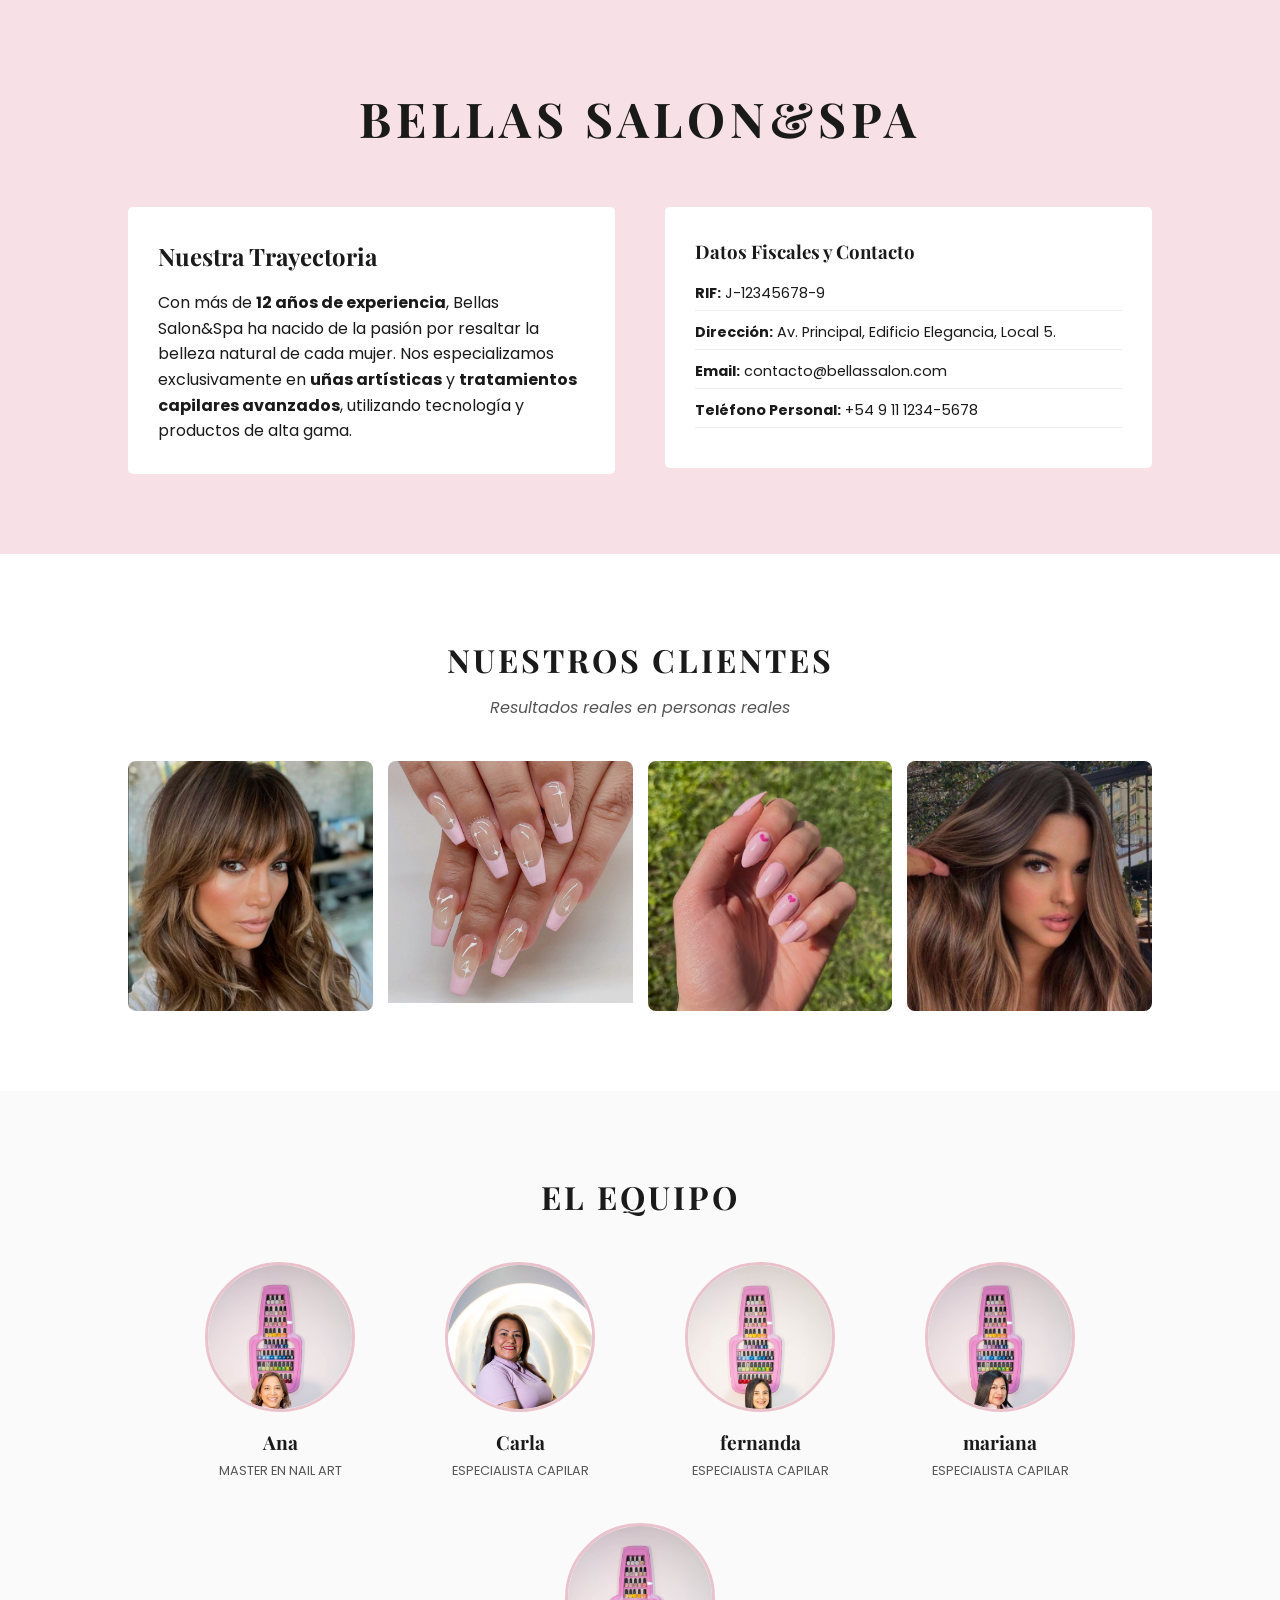
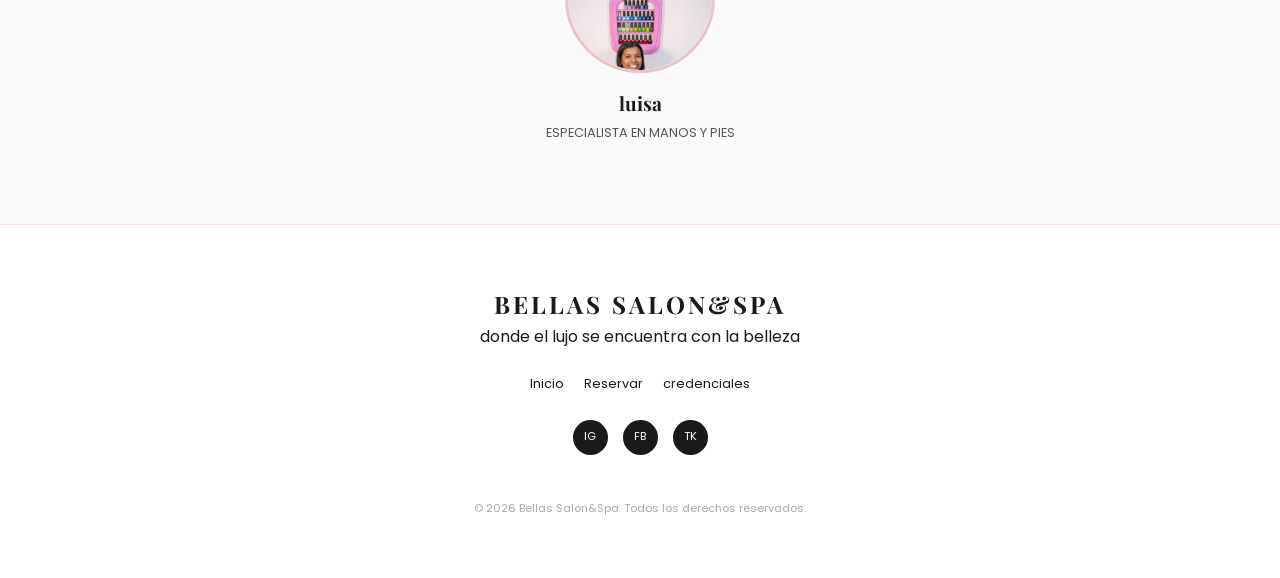
==== credenciales.html @ a278ccfb "Add files via upload" ====
<!DOCTYPE html>
<html lang="es">
<head>
    <meta charset="UTF-8">
    <meta name="viewport" content="width=device-width, initial-scale=1.0">
    <title>Credenciales - Bellas Salon&Spa</title>
    <link rel="stylesheet" href="credenciales.css">
    <link href="https://fonts.googleapis.com/css2?family=Playfair+Display:ital,wght@0,400;1,400&family=Poppins:wght@300;400;600&display=swap" rel="stylesheet">
</head>
<body>

    <section class="main-info">
        <div class="container">
            <h1 class="brand-name">BELLAS SALON&SPA</h1>
            <div class="content-wrapper">
                <div class="text-block">
                    <h2>Nuestra Trayectoria</h2>
                    <p>Con más de <strong>12 años de experiencia</strong>, Bellas Salon&Spa ha nacido de la pasión por resaltar la belleza natural de cada mujer. Nos especializamos exclusivamente en <strong>uñas artísticas</strong> y <strong>tratamientos capilares avanzados</strong>, utilizando tecnología y productos de alta gama.</p>
                </div>
                
                <div class="data-block">
                    <h3>Datos Fiscales y Contacto</h3>
                    <ul>
                        <li><strong>RIF:</strong> J-12345678-9</li>
                        <li><strong>Dirección:</strong> Av. Principal, Edificio Elegancia, Local 5.</li>
                        <li><strong>Email:</strong> contacto@bellassalon.com</li>
                        <li><strong>Teléfono Personal:</strong> +54 9 11 1234-5678</li>
                    </ul>
                </div>
            </div>
        </div>
    </section>

    <section class="clients-gallery">
        <h2 class="section-title">NUESTROS CLIENTES</h2>
        <p class="subtitle">Resultados reales en personas reales</p>
        <div class="gallery-grid">
            <div class="img-box"><img src="./img/imgc (1).png" alt="Cliente Pasado"></div>
            <div class="img-box"><img src="./img/imgc (2).png" alt="Cliente Pasado"></div>
            <div class="img-box"><img src="./img/imgc (3).png" alt="Cliente Pasado"></div>
            <div class="img-box"><img src="./img/imgc (4).png" alt="Cliente Pasado"></div>
        </div>
    </section>

    <section class="team-section">
        <h2 class="section-title">EL EQUIPO</h2>
        <div class="team-grid">
            <div class="team-card">
                <div class="team-img-circle">
                    <img src="./img/imgt (1).jpeg" alt="Especialista en Uñas">
                </div>
                <h4>Ana</h4>
                <span>Master en Nail Art</span>
            </div>

            <div class="team-card">
                <div class="team-img-circle">
                    <img src="./img/imgt (2).jpeg" alt="Especialista Capilar">
                </div>
                <h4>Carla</h4>
                <span>Especialista Capilar</span>
            </div>






 <div class="team-card">
                <div class="team-img-circle">
                    <img src="./img/imgt (5).jpeg" alt="Especialista Capilar">
                </div>
                <h4>fernanda</h4>
                <span>Especialista Capilar</span>
            </div>








            <div class="team-card">
                <div class="team-img-circle">
                    <img src="./img/imgt (7).jpeg" alt="Especialista Capilar">
                </div>
                <h4>mariana</h4>
                <span>Especialista Capilar</span>
            </div>


 <div class="team-card">
                <div class="team-img-circle">
                    <img src="./img/imgt (8).jpeg" alt="Especialista Capilar">
                </div>
                <h4>luisa</h4>
                <span>Especialista en manos y pies</span>
            </div>










        </div>
    </section>

    <footer class="main-footer">
        <div class="footer-container">
            <div class="footer-section">
                <h4 class="footer-logo">BELLAS SALON&SPA</h4>
                <p class="footer-tagline">donde el lujo se encuentra con la belleza</p>
            </div>

            <nav class="footer-nav">
                <a href="index.html">Inicio</a>
                <a href="reservar.html">Reservar</a>
                <a href="credenciales.html">credenciales</a>
            </nav>
            <div class="footer-socials">
                <a href="#" class="social-circle">IG</a>
                <a href="#" class="social-circle">FB</a>
                <a href="#" class="social-circle">TK</a>
            </div>
            <div class="footer-copyright">
                <p>&copy; 2026 Bellas Salon&Spa. Todos los derechos reservados.</p>
            </div>
        </div>
    </footer>

</body>
</html>
---- credenciales.css ----
:root {
    --pink-light: #f7e1e6;
    --pink-dark: #e9c2cc;
    --black: #1a1a1a;
    --white: #ffffff;
    --grey: #555;
}

* { margin: 0; padding: 0; box-sizing: border-box; }

body {
    font-family: 'Poppins', sans-serif;
    color: var(--black);
    background-color: var(--white);
    line-height: 1.6;
}

img { width: 100%; display: block; object-fit: cover; }

/* SECCIÓN PRINCIPAL / HISTORIA */
.main-info { padding: 80px 10%; background-color: var(--pink-light); }
.brand-name { 
    font-family: 'Playfair Display', serif; 
    font-size: 3rem; 
    text-align: center; 
    letter-spacing: 5px; 
    margin-bottom: 50px;
}
.content-wrapper { display: flex; gap: 50px; align-items: flex-start; }
.text-block, .data-block { flex: 1; background: white; padding: 30px; border-radius: 5px; }

h2, h3 { font-family: 'Playfair Display', serif; margin-bottom: 15px; }
ul { list-style: none; }
ul li { margin-bottom: 10px; font-size: 0.9rem; border-bottom: 1px solid #eee; padding-bottom: 5px; }

/* GALERÍA DE CLIENTES */
.clients-gallery { padding: 80px 10%; text-align: center; }
.section-title { font-family: 'Playfair Display', serif; font-size: 2rem; letter-spacing: 3px; margin-bottom: 10px; }
.subtitle { color: var(--grey); margin-bottom: 40px; font-style: italic; }

.gallery-grid {
    display: grid;
    grid-template-columns: repeat(auto-fit, minmax(200px, 1fr));
    gap: 15px;
}
.img-box { height: 250px; overflow: hidden; border-radius: 8px; }

/* EQUIPO TRABAJADORES */
.team-section { padding: 80px 10%; background: #fafafa; text-align: center; }
.team-grid { display: flex; justify-content: center; gap: 40px; margin-top: 40px; flex-wrap: wrap; }
.team-card { width: 200px; }
.team-img-circle { 
    width: 150px; height: 150px; border-radius: 50%; 
    margin: 0 auto 15px; overflow: hidden; 
    border: 3px solid var(--pink-dark);
}
.team-card h4 { font-family: 'Playfair Display', serif; font-size: 1.2rem; }
.team-card span { font-size: 0.8rem; color: var(--grey); text-transform: uppercase; }

/* FOOTER (REUTILIZADO) */
.main-footer { padding: 60px 20px; border-top: 1px solid var(--pink-light); text-align: center; }
.footer-container { max-width: 800px; margin: 0 auto; display: flex; flex-direction: column; gap: 25px; }
.footer-logo { font-family: 'Playfair Display', serif; font-size: 1.5rem; letter-spacing: 3px; }
.footer-nav { display: flex; justify-content: center; gap: 20px; }
.footer-nav a { text-decoration: none; color: var(--black); font-size: 0.8rem; }
.footer-socials { display: flex; justify-content: center; gap: 15px; }
.social-circle { background: var(--black); color: white; width: 35px; height: 35px; border-radius: 50%; display: flex; align-items: center; justify-content: center; text-decoration: none; font-size: 0.7rem; }
.footer-copyright { font-size: 0.7rem; color: #aaa; margin-top: 20px; }

/* RESPONSIVE 500PX */
@media (max-width: 500px) {
    .content-wrapper { flex-direction: column; }
    .brand-name { font-size: 1.8rem; }
    .main-info, .clients-gallery, .team-section { padding: 40px 15px; }
    .footer-nav { flex-direction: column; gap: 10px; }
    .gallery-grid { grid-template-columns: 1fr; }
}
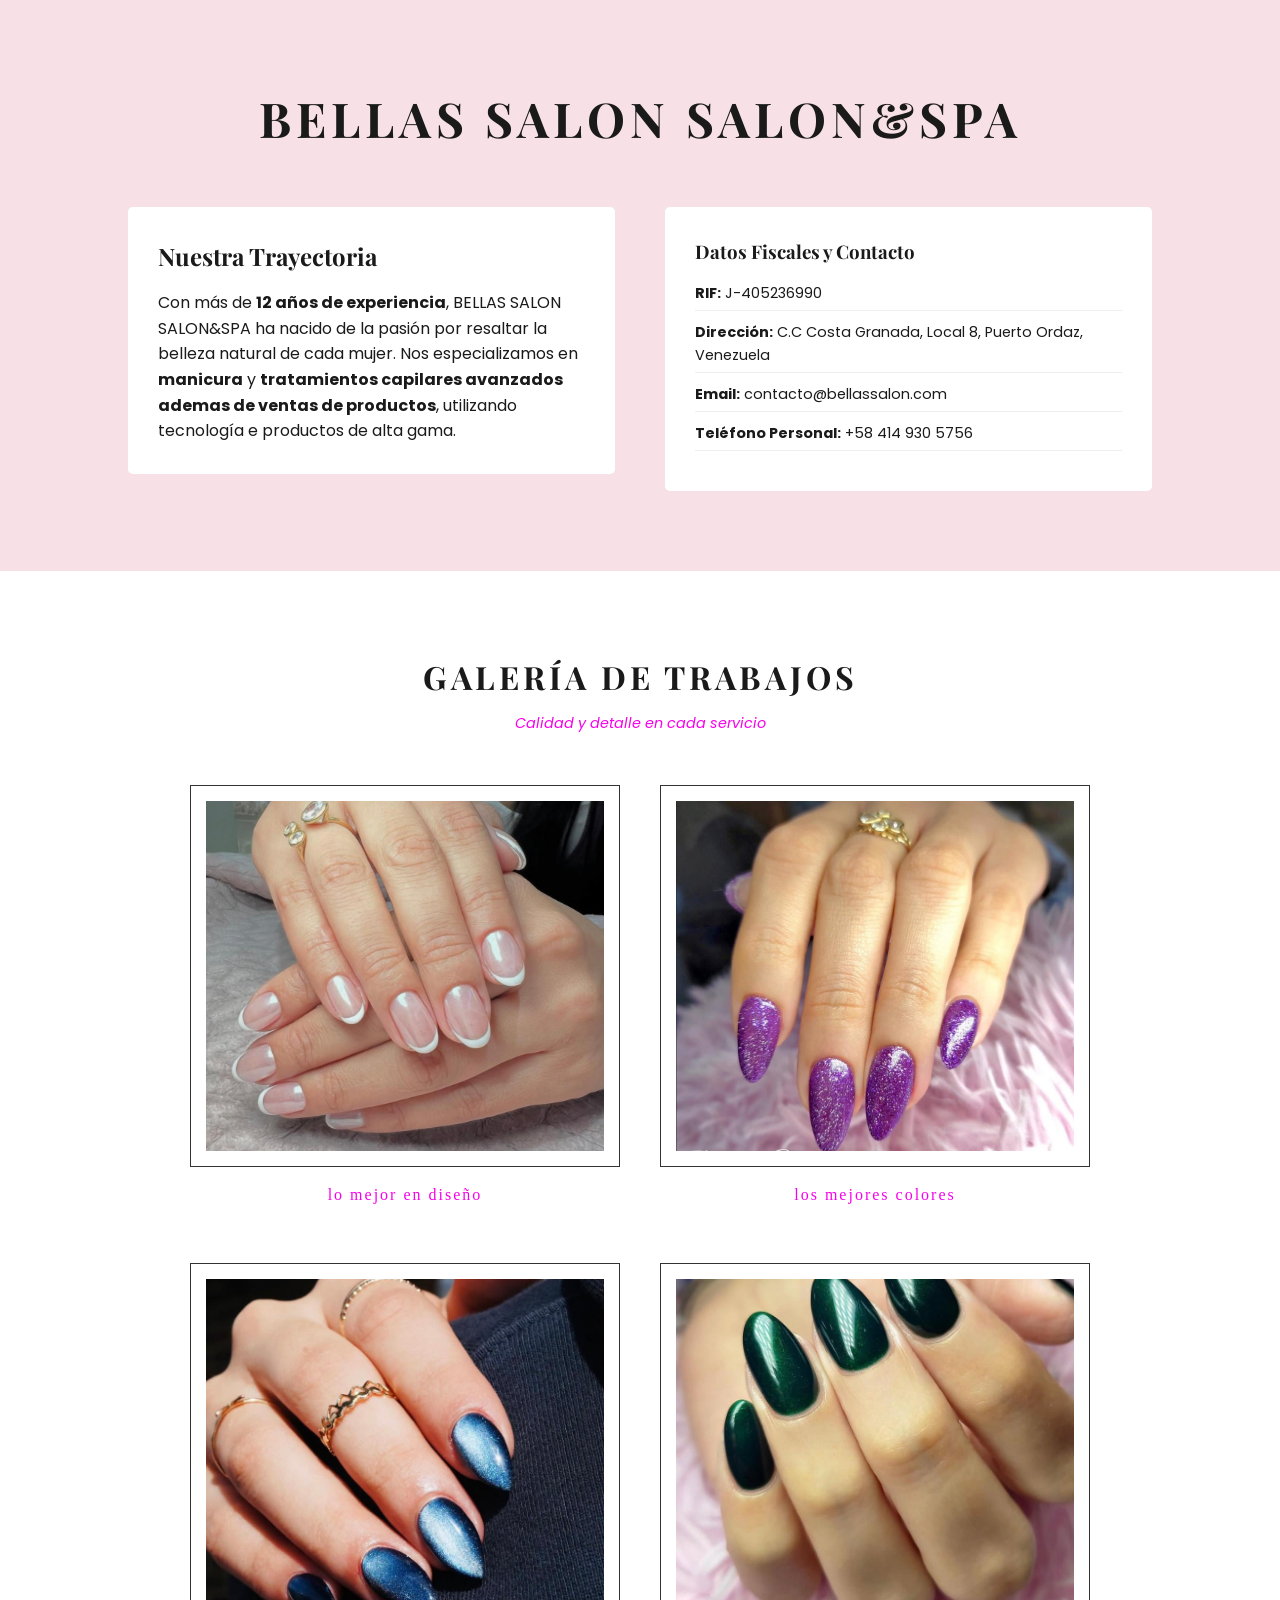
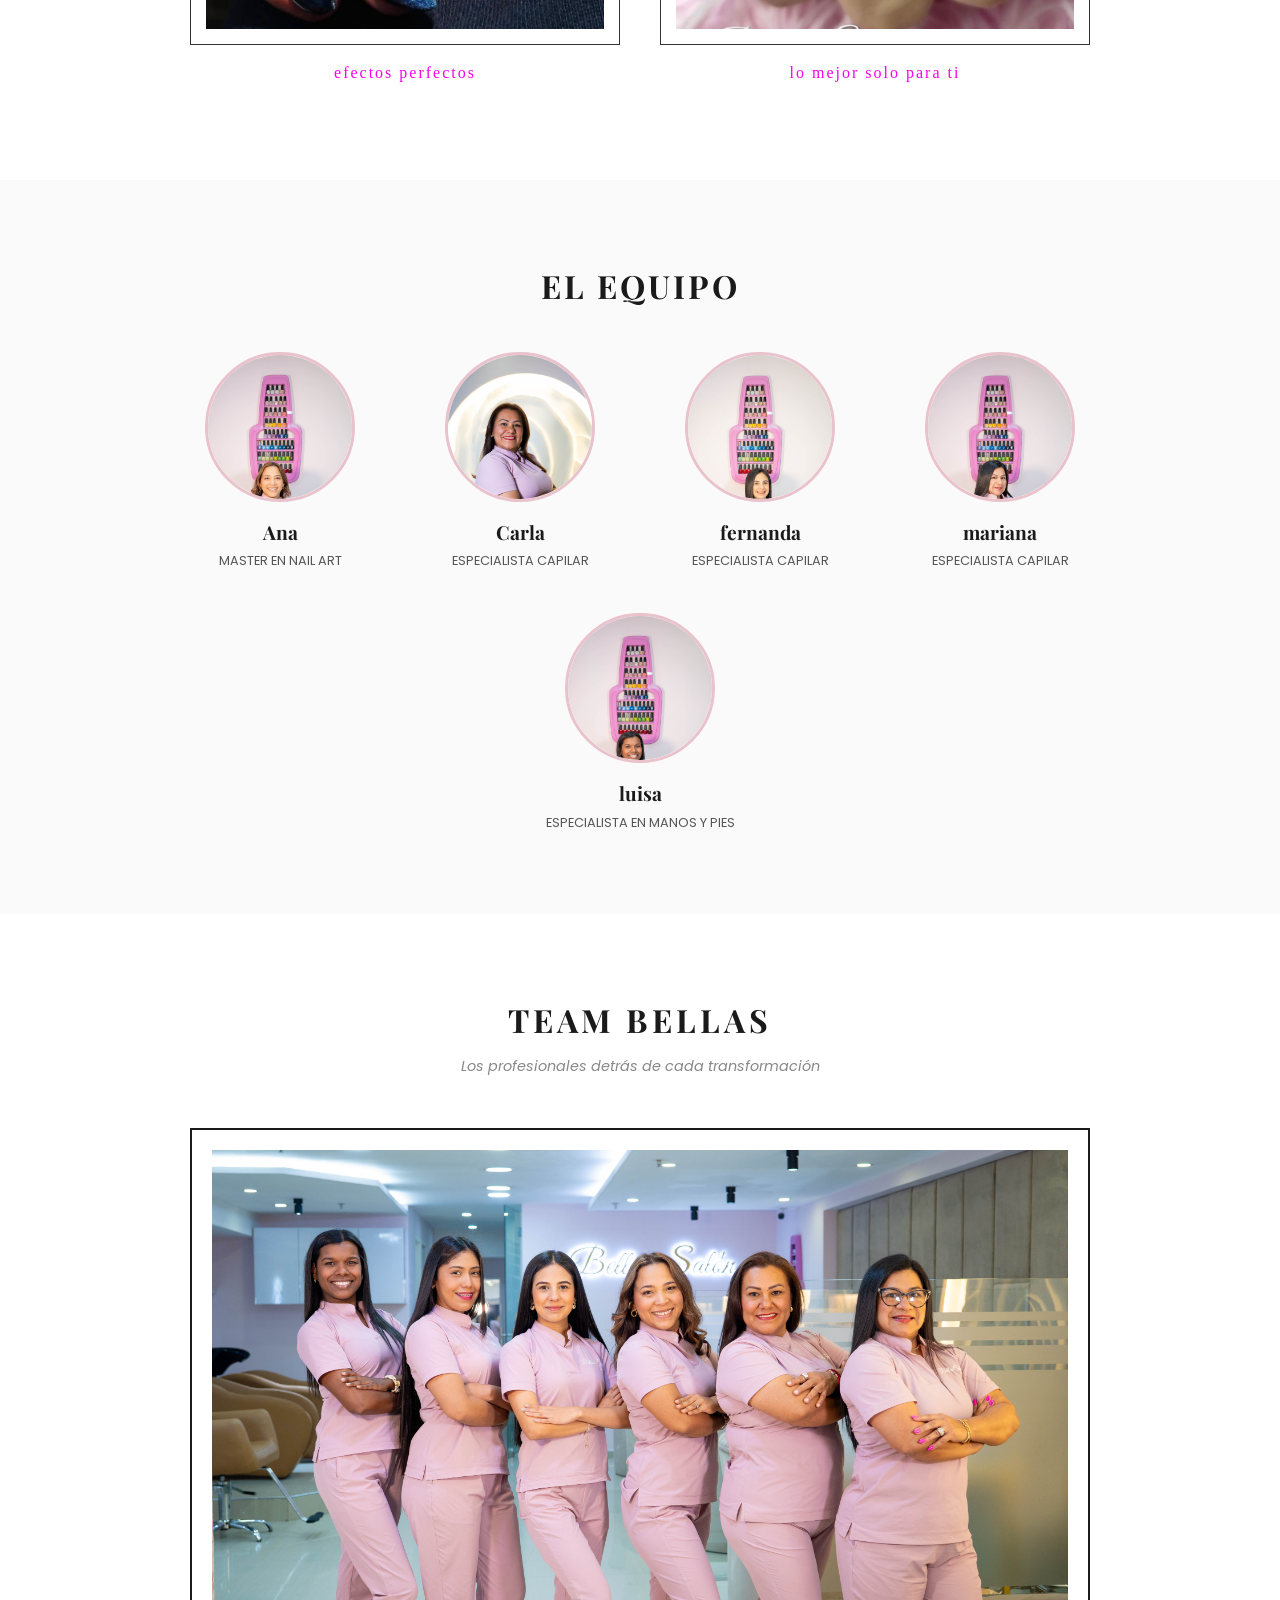
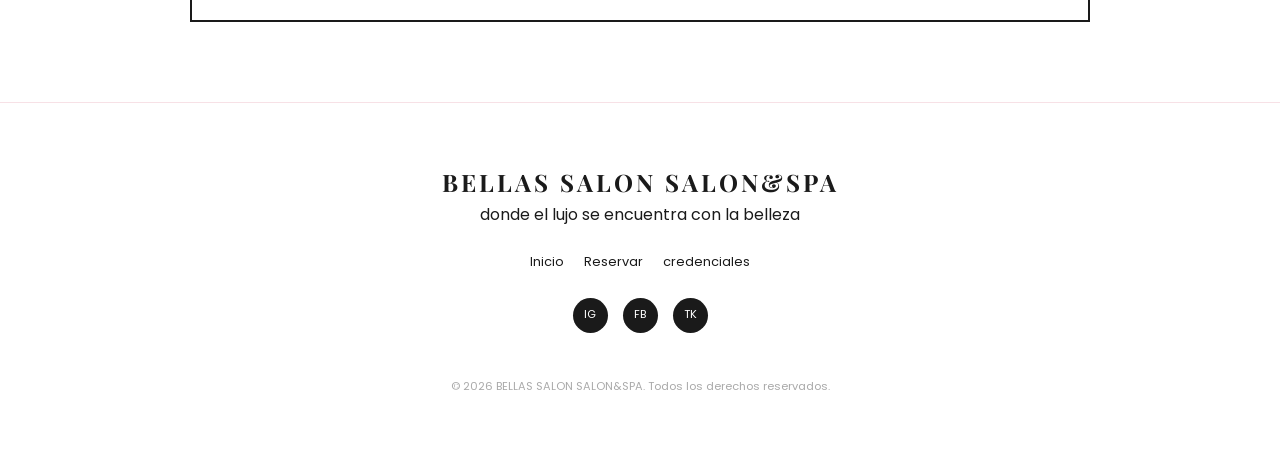
==== commit 0dc5244f: "Add files via upload" ====
--- a/credenciales.html
+++ b/credenciales.html
@@ -11,36 +11,65 @@
 
     <section class="main-info">
         <div class="container">
-            <h1 class="brand-name">BELLAS SALON&SPA</h1>
+            <h1 class="brand-name">BELLAS SALON SALON&SPA</h1>
             <div class="content-wrapper">
                 <div class="text-block">
                     <h2>Nuestra Trayectoria</h2>
-                    <p>Con más de <strong>12 años de experiencia</strong>, Bellas Salon&Spa ha nacido de la pasión por resaltar la belleza natural de cada mujer. Nos especializamos exclusivamente en <strong>uñas artísticas</strong> y <strong>tratamientos capilares avanzados</strong>, utilizando tecnología y productos de alta gama.</p>
+                    <p>Con más de <strong>12 años de experiencia</strong>, BELLAS SALON SALON&SPA ha nacido de la pasión por resaltar la belleza natural de cada mujer. Nos especializamos en <strong> manicura</strong> y <strong>tratamientos capilares avanzados ademas de ventas de productos</strong>, utilizando tecnología e productos de alta gama.</p>
                 </div>
                 
                 <div class="data-block">
                     <h3>Datos Fiscales y Contacto</h3>
                     <ul>
-                        <li><strong>RIF:</strong> J-12345678-9</li>
-                        <li><strong>Dirección:</strong> Av. Principal, Edificio Elegancia, Local 5.</li>
+                        <li><strong>RIF:</strong> J-405236990</li>
+                        <li><strong>Dirección:</strong> C.C Costa Granada, Local 8, Puerto Ordaz, Venezuela</li>
                         <li><strong>Email:</strong> contacto@bellassalon.com</li>
-                        <li><strong>Teléfono Personal:</strong> +54 9 11 1234-5678</li>
+                        <li><strong>Teléfono Personal:</strong> +58 414 930 5756</li>
                     </ul>
                 </div>
             </div>
         </div>
     </section>
+<section class="gallery-results">
+    <div class="gallery-header">
+        <h2>GALERÍA DE TRABAJOS</h2>
+        <p>Calidad y detalle en cada servicio</p>
+    </div>
 
-    <section class="clients-gallery">
-        <h2 class="section-title">NUESTROS CLIENTES</h2>
-        <p class="subtitle">Resultados reales en personas reales</p>
-        <div class="gallery-grid">
-            <div class="img-box"><img src="./img/imgc (1).png" alt="Cliente Pasado"></div>
-            <div class="img-box"><img src="./img/imgc (2).png" alt="Cliente Pasado"></div>
-            <div class="img-box"><img src="./img/imgc (3).png" alt="Cliente Pasado"></div>
-            <div class="img-box"><img src="./img/imgc (4).png" alt="Cliente Pasado"></div>
+    <div class="gallery-grid-2x2">
+        <div class="gallery-item">
+            <div class="frame-black">
+                <img src="./img/img (1).jpeg" alt="Resultado Bellas Salon">
+            </div>
+            <h3>lo mejor en diseño</h3>
         </div>
-    </section>
+
+        <div class="gallery-item">
+            <div class="frame-black">
+                <img src="./img/img (4).jpeg" alt="Resultado Bellas Salon">
+            </div>
+            <h3>los mejores colores</h3>
+        </div>
+
+        <div class="gallery-item">
+            <div class="frame-black">
+                <img src="./img/img (6).jpeg" alt="Resultado Bellas Salon">
+            </div>
+            <h3>efectos perfectos</h3>
+        </div>
+
+        <div class="gallery-item">
+            <div class="frame-black">
+                <img src="./img/img (7).jpeg" alt="Resultado Bellas Salon">
+            </div>
+            <h3>lo mejor solo para ti</h3>
+        </div>
+    </div>
+</section>
+    
+
+
+
 
     <section class="team-section">
         <h2 class="section-title">EL EQUIPO</h2>
@@ -107,13 +136,37 @@
 
 
 
+
+
         </div>
     </section>
+
+
+
+<section class="group-photo-section">
+    <div class="group-header">
+        <h2>TEAM BELLAS</h2>
+        <p>Los profesionales detrás de cada transformación</p>
+    </div>
+
+    <div class="group-container">
+        <div class="group-frame">
+            <img src="./img/imgt (3).jpeg" alt="Equipo Bellas Salon&Spa">
+        </div>
+    </div>
+</section>
+
+
+
+
+
+
+
 
     <footer class="main-footer">
         <div class="footer-container">
             <div class="footer-section">
-                <h4 class="footer-logo">BELLAS SALON&SPA</h4>
+                <h4 class="footer-logo">BELLAS SALON SALON&SPA</h4>
                 <p class="footer-tagline">donde el lujo se encuentra con la belleza</p>
             </div>
 
@@ -128,7 +181,7 @@
                 <a href="#" class="social-circle">TK</a>
             </div>
             <div class="footer-copyright">
-                <p>&copy; 2026 Bellas Salon&Spa. Todos los derechos reservados.</p>
+                <p>&copy; 2026 BELLAS SALON SALON&SPA. Todos los derechos reservados.</p>
             </div>
         </div>
     </footer>
--- a/credenciales.css
+++ b/credenciales.css
@@ -74,4 +74,143 @@
     .main-info, .clients-gallery, .team-section { padding: 40px 15px; }
     .footer-nav { flex-direction: column; gap: 10px; }
     .gallery-grid { grid-template-columns: 1fr; }
+}
+/* --- SECCIÓN GALERÍA 2X2 --- */
+.gallery-results {
+    padding: 80px 10%;
+    background-color: #ffffff;
+    text-align: center;
+}
+
+.gallery-header h2 {
+    font-family: 'Playfair Display', serif;
+    font-size: 2rem;
+    letter-spacing: 4px;
+    margin-bottom: 10px;
+}
+
+.gallery-header p {
+    font-size: 0.9rem;
+    color: #f702ea;
+    margin-bottom: 50px;
+    font-style: italic;
+}
+
+/* El truco del 2x2 */
+.gallery-grid-2x2 {
+    display: grid;
+    grid-template-columns: repeat(2, 1fr); /* Dos columnas iguales */
+    gap: 40px; /* Espacio entre cuadros */
+    max-width: 900px;
+    margin: 0 auto;
+}
+
+.gallery-item {
+    width: 100%;
+}
+
+/* El Marco Negro que te gustó */
+.frame-black {
+    border: 1px solid #333333; /* Negro suave */
+    padding: 15px;
+    background-color: #fff;
+    transition: transform 0.3s ease;
+}
+
+.frame-black:hover {
+    transform: scale(1.02); /* Pequeño zoom al pasar el mouse */
+}
+
+.frame-black img {
+    width: 100%;
+    height: 350px; /* Altura ideal para que encajen las 4 en pantalla */
+    object-fit: cover;
+    display: block;
+}
+
+.gallery-item h3 {
+    margin-top: 15px;
+    font-family: serif;
+    font-size: 1rem;
+    letter-spacing: 2px;
+    font-weight: 400;
+    color: #f702ea;
+}
+
+
+
+
+
+
+/* --- RESPONSIVE 500PX --- */
+@media (max-width: 500px) {
+    .gallery-grid-2x2 {
+        grid-template-columns: 1fr; /* Una sola columna en móvil */
+        gap: 30px;
+    }
+
+    .gallery-results {
+        padding: 40px 20px;
+    }
+
+    .frame-black img {
+        height: 300px; /* Un poco más bajas para que no ocupe toda la pantalla */
+    }
+}
+/* --- SECCIÓN FOTO GRUPAL --- */
+.group-photo-section {
+    padding: 80px 10%;
+    background-color: #ffffff;
+    text-align: center;
+}
+
+.group-header h2 {
+    font-family: 'Playfair Display', serif;
+    font-size: 2rem;
+    letter-spacing: 4px;
+    margin-bottom: 10px;
+    color: #1a1a1a;
+}
+
+.group-header p {
+    font-size: 0.9rem;
+    color: #888;
+    margin-bottom: 50px;
+    font-style: italic;
+}
+
+/* Contenedor del marco */
+.group-container {
+    max-width: 900px;
+    margin: 0 auto;
+}
+
+/* Marco negro elegante */
+.group-frame {
+    border: 2px solid #1a1a1a; /* Marco un poco más grueso que las individuales */
+    padding: 20px; /* Espacio interno más grande */
+    background-color: #fff;
+    transition: transform 0.3s ease;
+}
+
+.group-frame img {
+    width: 100%;
+    height: 450px; /* Altura generosa para la foto grupal */
+    object-fit: cover;
+    display: block;
+}
+
+/* --- RESPONSIVE 500PX --- */
+@media (max-width: 500px) {
+    .group-photo-section {
+        padding: 40px 20px;
+    }
+
+    .group-frame {
+        padding: 10px; /* Menos padding en móvil para aprovechar espacio */
+    }
+
+    .group-frame img {
+        height: 250px; /* Altura ajustada para pantallas verticales */
+    }
 }
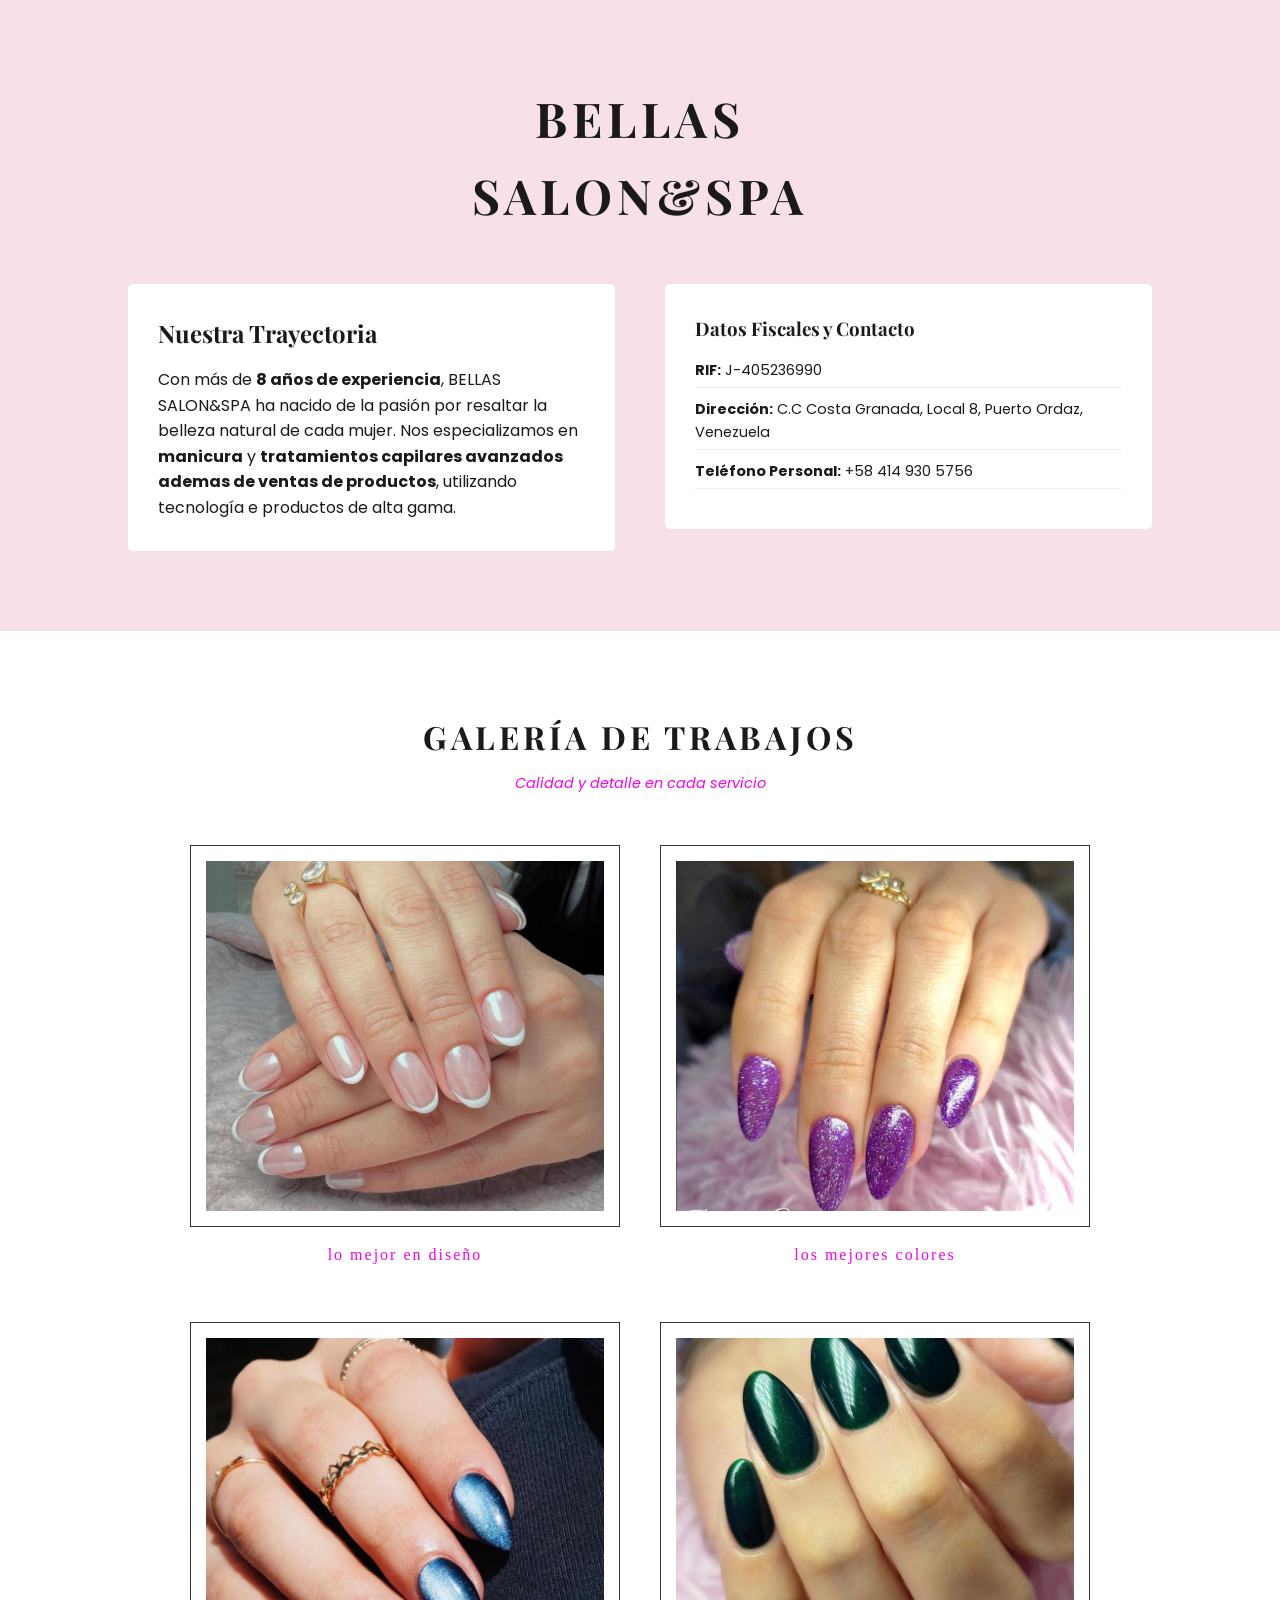
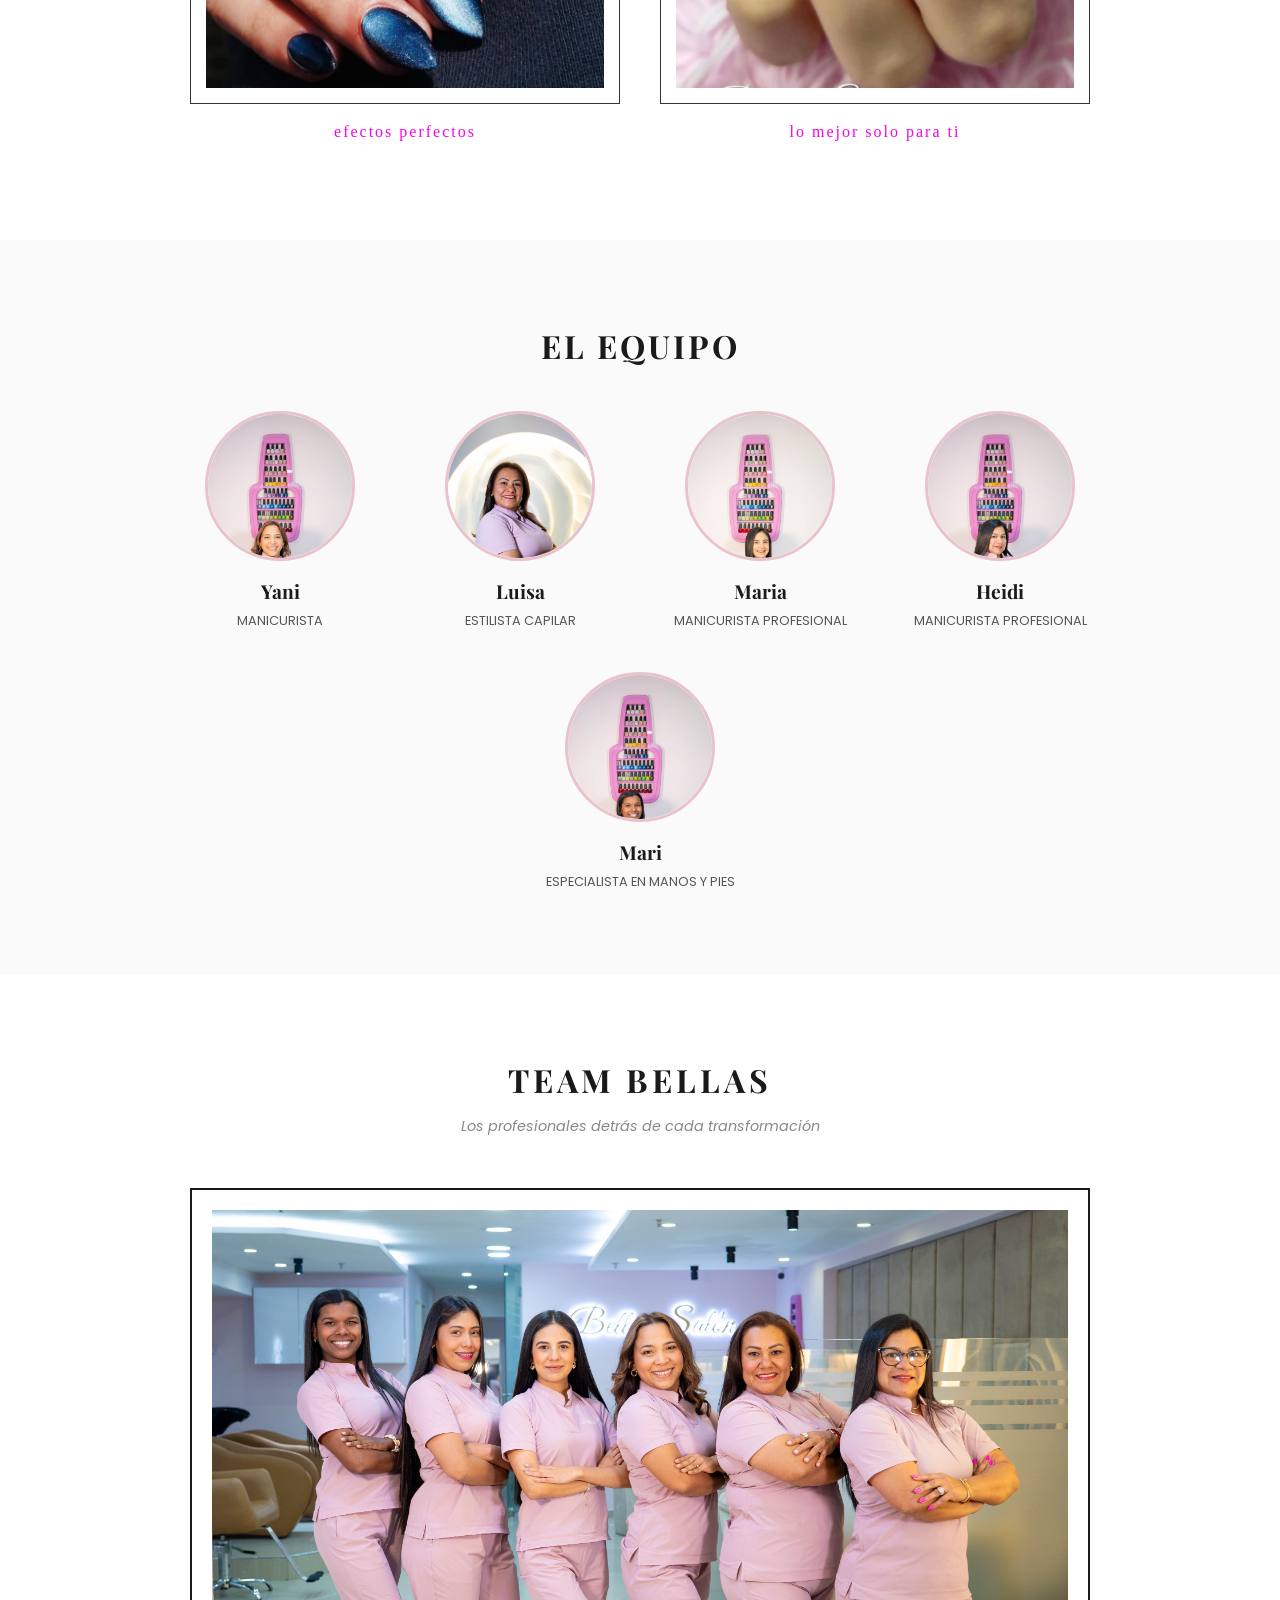
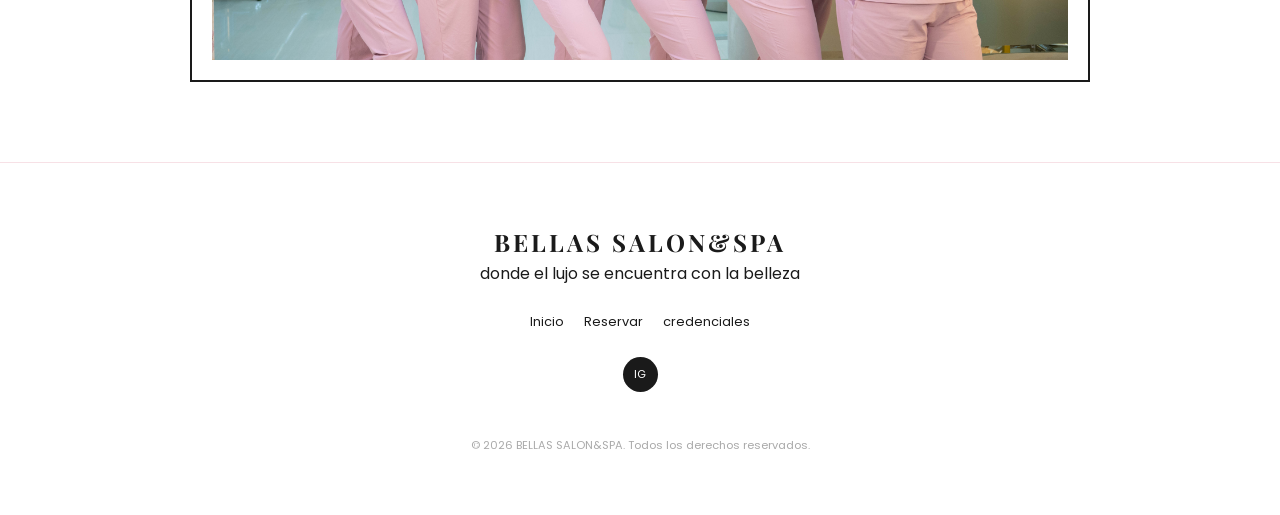
==== commit 1a15067a: "Add files via upload" ====
--- a/credenciales.html
+++ b/credenciales.html
@@ -11,11 +11,11 @@
 
     <section class="main-info">
         <div class="container">
-            <h1 class="brand-name">BELLAS SALON SALON&SPA</h1>
+            <h1 class="brand-name">BELLAS  <br>SALON&SPA</h1>
             <div class="content-wrapper">
                 <div class="text-block">
                     <h2>Nuestra Trayectoria</h2>
-                    <p>Con más de <strong>12 años de experiencia</strong>, BELLAS SALON SALON&SPA ha nacido de la pasión por resaltar la belleza natural de cada mujer. Nos especializamos en <strong> manicura</strong> y <strong>tratamientos capilares avanzados ademas de ventas de productos</strong>, utilizando tecnología e productos de alta gama.</p>
+                    <p>Con más de <strong>  8 años de experiencia</strong>, BELLAS SALON&SPA ha nacido de la pasión por resaltar la belleza natural de cada mujer. Nos especializamos en <strong> manicura</strong> y <strong>tratamientos capilares avanzados ademas de ventas de productos</strong>, utilizando tecnología e productos de alta gama.</p>
                 </div>
                 
                 <div class="data-block">
@@ -23,7 +23,6 @@
                     <ul>
                         <li><strong>RIF:</strong> J-405236990</li>
                         <li><strong>Dirección:</strong> C.C Costa Granada, Local 8, Puerto Ordaz, Venezuela</li>
-                        <li><strong>Email:</strong> contacto@bellassalon.com</li>
                         <li><strong>Teléfono Personal:</strong> +58 414 930 5756</li>
                     </ul>
                 </div>
@@ -78,16 +77,16 @@
                 <div class="team-img-circle">
                     <img src="./img/imgt (1).jpeg" alt="Especialista en Uñas">
                 </div>
-                <h4>Ana</h4>
-                <span>Master en Nail Art</span>
+                <h4>Yani</h4>
+                <span>manicurista</span>
             </div>
 
             <div class="team-card">
                 <div class="team-img-circle">
                     <img src="./img/imgt (2).jpeg" alt="Especialista Capilar">
                 </div>
-                <h4>Carla</h4>
-                <span>Especialista Capilar</span>
+                <h4>Luisa</h4>
+                <span>estilista capilar</span>
             </div>
 
 
@@ -99,8 +98,8 @@
                 <div class="team-img-circle">
                     <img src="./img/imgt (5).jpeg" alt="Especialista Capilar">
                 </div>
-                <h4>fernanda</h4>
-                <span>Especialista Capilar</span>
+                <h4>Maria</h4>
+                <span>manicurista profesional</span>
             </div>
 
 
@@ -114,8 +113,8 @@
                 <div class="team-img-circle">
                     <img src="./img/imgt (7).jpeg" alt="Especialista Capilar">
                 </div>
-                <h4>mariana</h4>
-                <span>Especialista Capilar</span>
+                <h4>Heidi</h4>
+                <span>manicurista profesional</span>
             </div>
 
 
@@ -123,7 +122,7 @@
                 <div class="team-img-circle">
                     <img src="./img/imgt (8).jpeg" alt="Especialista Capilar">
                 </div>
-                <h4>luisa</h4>
+                <h4>Mari</h4>
                 <span>Especialista en manos y pies</span>
             </div>
 
@@ -166,7 +165,7 @@
     <footer class="main-footer">
         <div class="footer-container">
             <div class="footer-section">
-                <h4 class="footer-logo">BELLAS SALON SALON&SPA</h4>
+                <h4 class="footer-logo">BELLAS  SALON&SPA</h4>
                 <p class="footer-tagline">donde el lujo se encuentra con la belleza</p>
             </div>
 
@@ -176,12 +175,11 @@
                 <a href="credenciales.html">credenciales</a>
             </nav>
             <div class="footer-socials">
-                <a href="#" class="social-circle">IG</a>
-                <a href="#" class="social-circle">FB</a>
-                <a href="#" class="social-circle">TK</a>
+                <a href="https://www.instagram.com/bellassalonpzo?igsh=MW0xenlsbHk0dmU0dg==" class="social-circle">IG</a>
+ 
             </div>
             <div class="footer-copyright">
-                <p>&copy; 2026 BELLAS SALON SALON&SPA. Todos los derechos reservados.</p>
+                <p>&copy; 2026 BELLAS  SALON&SPA. Todos los derechos reservados.</p>
             </div>
         </div>
     </footer>
